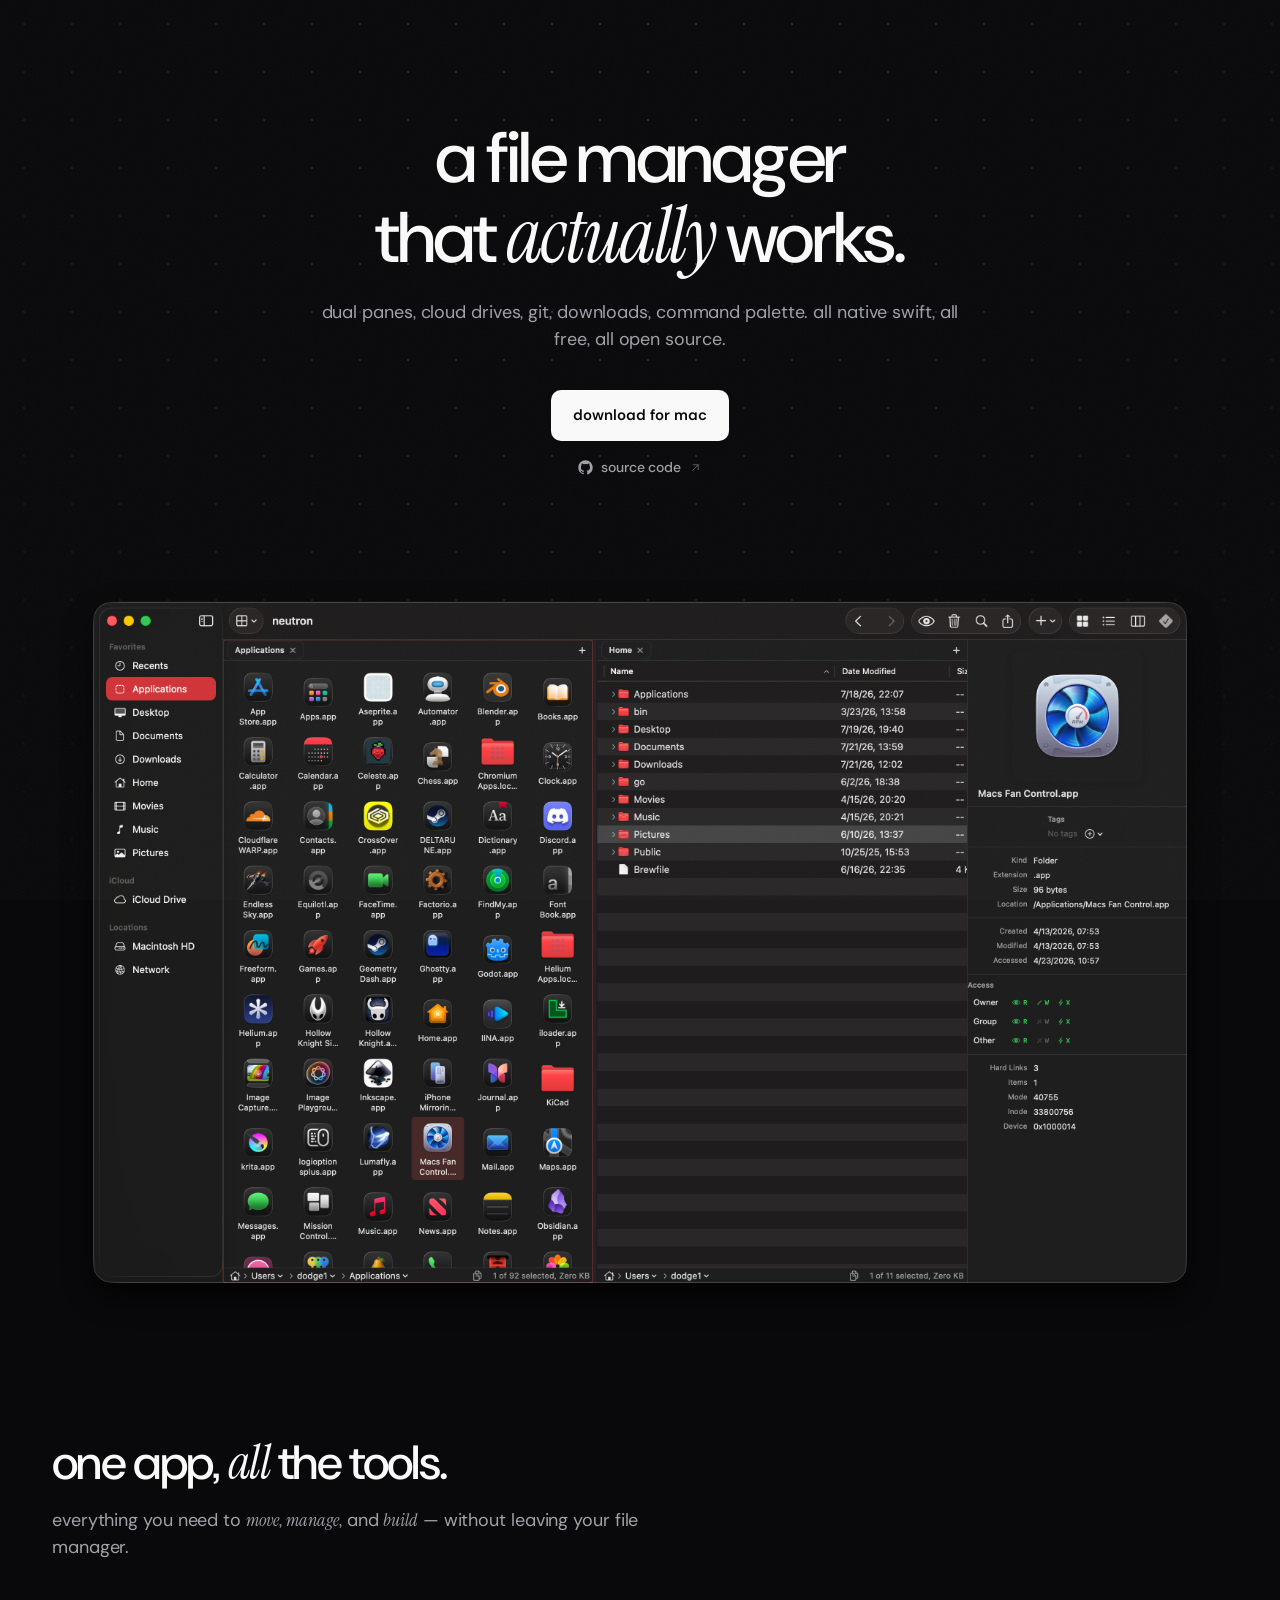
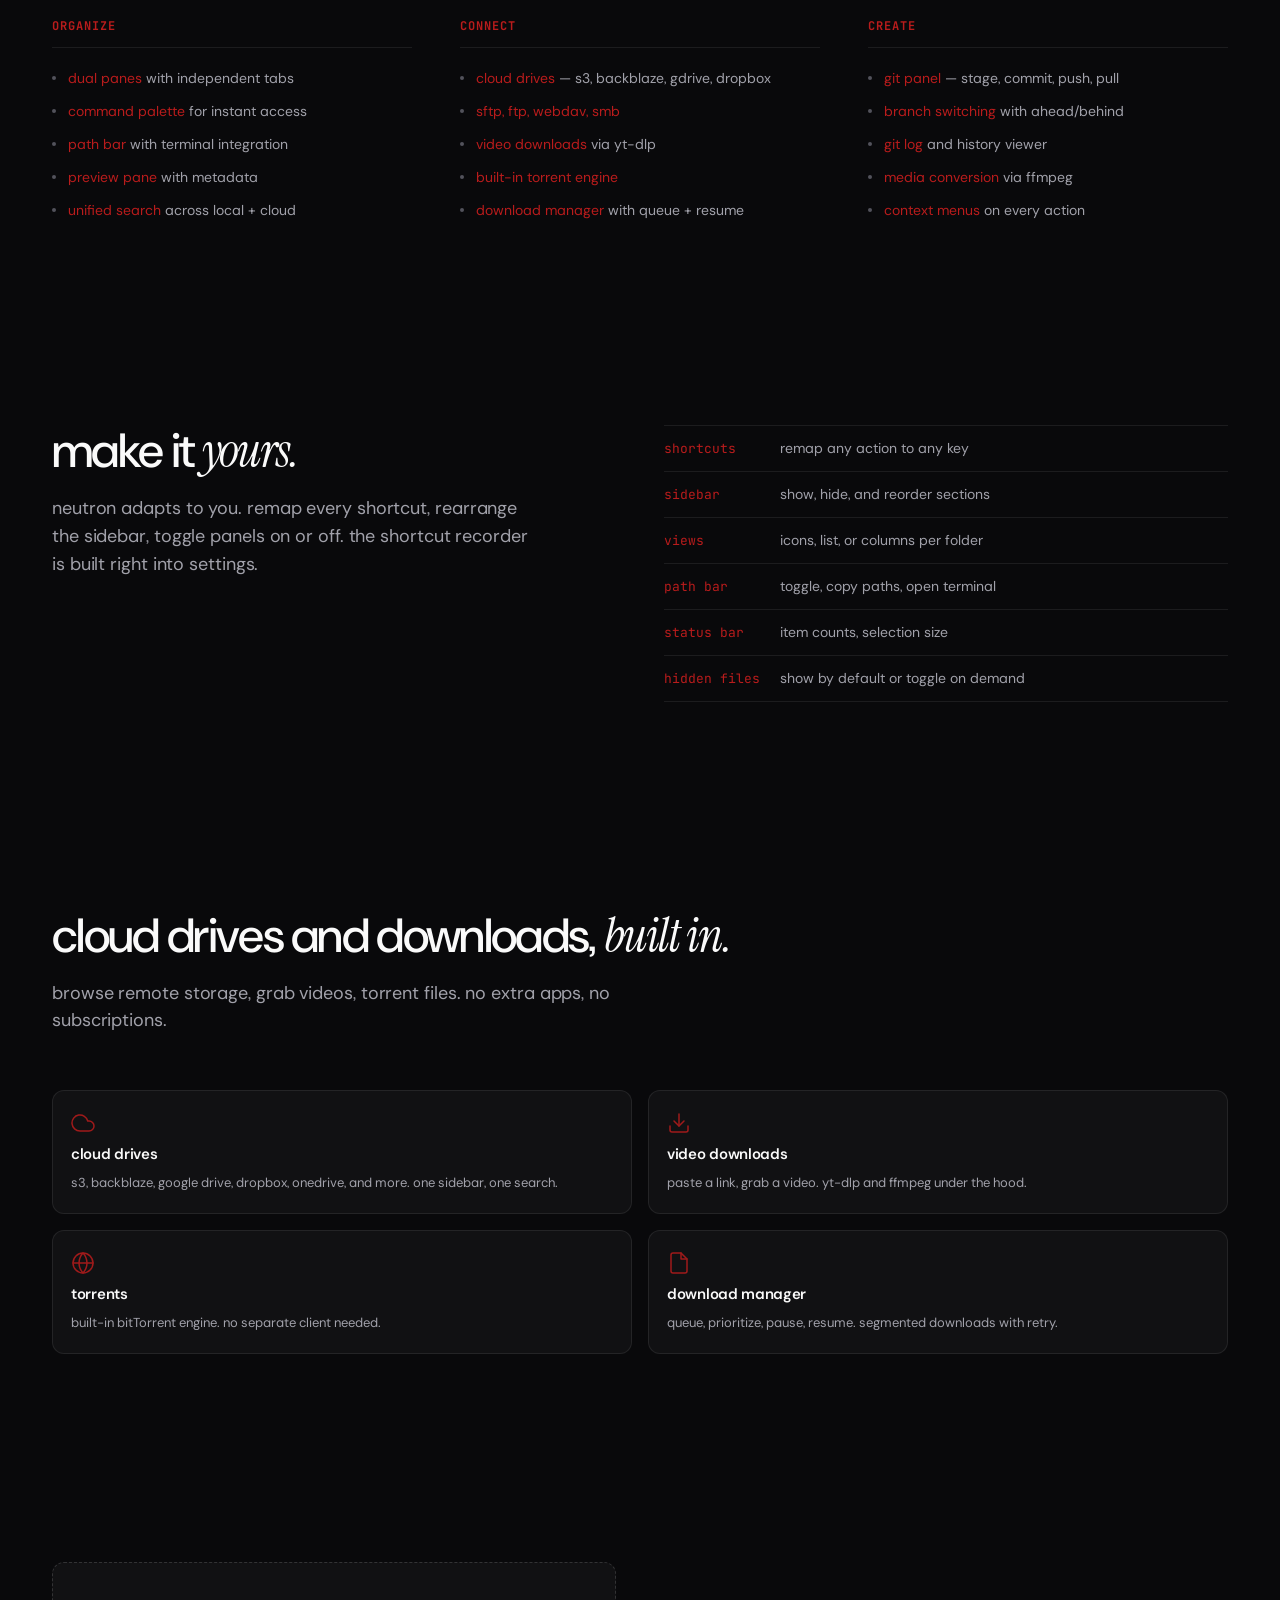
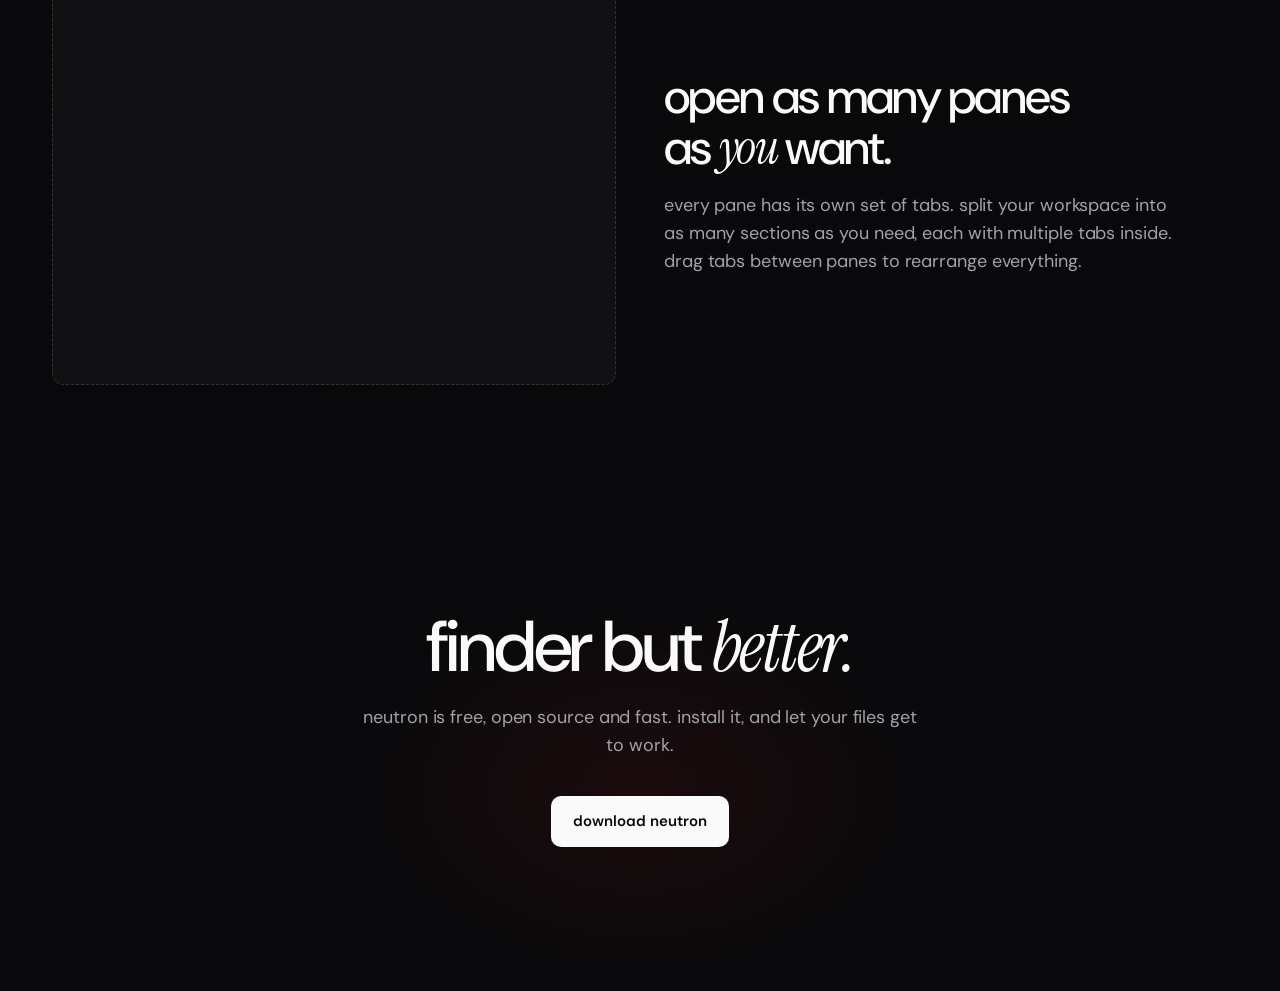
==== www/index.html @ be4c1014 "website v1" ====
<!DOCTYPE html>
<html lang="en">
<head>
  <meta charset="UTF-8" />
  <meta name="viewport" content="width=device-width, initial-scale=1.0" />
  <meta name="description" content="Neutron — the open-source file manager for macOS." />
  <link rel="preconnect" href="https://fonts.googleapis.com" />
  <link rel="preconnect" href="https://fonts.gstatic.com" crossorigin />
  <link
    href="https://fonts.googleapis.com/css2?family=DM+Sans:opsz,wght@9..40,400;9..40,500;9..40,600&family=Instrument+Serif:ital@0;1&family=JetBrains+Mono:wght@400;500&display=swap"
    rel="stylesheet"
  />
  <title>neutron</title>
  <link rel="stylesheet" href="style.css" />
</head>
<body>
  <div class="page">
    <div class="page-dots" aria-hidden="true"></div>

    <main class="main">

      <!-- ── Hero ──────────────────────────────────────────────── -->
      <section class="hero">
        <div class="container hero-inner">
          <h1 class="hero-title display">
            a file manager<br />that <em class="serif-accent">actually</em> works.
          </h1>

          <p class="hero-sub">
            dual panes, cloud drives, git, downloads, command palette.
            all native swift, all free, all open source.
          </p>

          <div class="hero-actions">
            <a href="#download" class="btn btn-primary btn-lg">
              download for mac
            </a>
            <a class="hero-source-link" href="https://github.com/neutron-app/neutron" target="_blank" rel="noopener noreferrer">
              <svg class="hero-source-mark" width="15" height="15" viewBox="0 0 24 24" fill="currentColor" aria-hidden="true">
                <path d="M12 .5C5.65.5.5 5.65.5 12a11.5 11.5 0 007.86 10.93c.58.1.79-.25.79-.56v-2c-3.2.69-3.88-1.37-3.88-1.37-.52-1.33-1.27-1.69-1.27-1.69-1.04-.71.08-.7.08-.7 1.15.08 1.76 1.18 1.76 1.18 1.02 1.76 2.68 1.25 3.33.96.1-.75.4-1.25.72-1.54-2.55-.29-5.24-1.27-5.24-5.67 0-1.25.45-2.28 1.18-3.08-.12-.29-.51-1.45.11-3.02 0 0 .96-.31 3.15 1.18a10.96 10.96 0 015.74 0c2.19-1.49 3.15-1.18 3.15-1.18.62 1.57.23 2.73.11 3.02.74.8 1.18 1.83 1.18 3.08 0 4.41-2.7 5.38-5.27 5.66.41.36.78 1.06.78 2.13v3.16c0 .31.21.67.8.56A11.5 11.5 0 0023.5 12C23.5 5.65 18.35.5 12 .5z"/>
              </svg>
              <span>source code</span>
              <svg class="hero-source-arrow" width="13" height="13" viewBox="0 0 24 24" fill="none" stroke="currentColor" stroke-width="1.7" stroke-linecap="round" stroke-linejoin="round" aria-hidden="true"><path d="M7 17L17 7M8 7h9v9"/></svg>
            </a>
          </div>
        </div>
      </section>

      <!-- ── Screenshot ────────────────────────────────────────── -->
      <section class="sec-screenshot">
        <div class="container">
          <div class="screenshot-frame">
            <img src="screenshot.png" alt="neutron file manager" />
          </div>
        </div>
      </section>

      <!-- ── Features ──────────────────────────────────────────── -->
      <section class="sec-features">
        <div class="container">
          <div class="section-head">
            <h2>one app, <em class="serif-accent">all</em> the tools.</h2>
            <p>everything you need to <em class="serif-accent">move</em>, <em class="serif-accent">manage</em>, and <em class="serif-accent">build</em> — without leaving your file manager.</p>
          </div>

          <div class="features-columns">
            <div class="features-col">
              <h3 class="features-col-title">organize</h3>
              <ul class="features-list">
                <li><span class="feat-accent">dual panes</span> with independent tabs</li>
                <li><span class="feat-accent">command palette</span> for instant access</li>
                <li><span class="feat-accent">path bar</span> with terminal integration</li>
                <li><span class="feat-accent">preview pane</span> with metadata</li>
                <li><span class="feat-accent">unified search</span> across local + cloud</li>
              </ul>
            </div>

            <div class="features-col">
              <h3 class="features-col-title">connect</h3>
              <ul class="features-list">
                <li><span class="feat-accent">cloud drives</span> — s3, backblaze, gdrive, dropbox</li>
                <li><span class="feat-accent">sftp, ftp, webdav, smb</span></li>
                <li><span class="feat-accent">video downloads</span> via yt-dlp</li>
                <li><span class="feat-accent">built-in torrent engine</span></li>
                <li><span class="feat-accent">download manager</span> with queue + resume</li>
              </ul>
            </div>

            <div class="features-col">
              <h3 class="features-col-title">create</h3>
              <ul class="features-list">
                <li><span class="feat-accent">git panel</span> — stage, commit, push, pull</li>
                <li><span class="feat-accent">branch switching</span> with ahead/behind</li>
                <li><span class="feat-accent">git log</span> and history viewer</li>
                <li><span class="feat-accent">media conversion</span> via ffmpeg</li>
                <li><span class="feat-accent">context menus</span> on every action</li>
              </ul>
            </div>
          </div>
        </div>
      </section>

      <!-- ── Customization ─────────────────────────────────────── -->
      <section class="sec-custom">
        <div class="container">
          <div class="custom-layout">
            <div class="custom-main">
              <h2>make it <em class="serif-accent">yours.</em></h2>
              <p>neutron adapts to you. remap every shortcut, rearrange the sidebar, toggle panels on or off. the shortcut recorder is built right into settings.</p>
            </div>
            <div class="custom-list">
              <div class="custom-row">
                <span class="custom-label">shortcuts</span>
                <span class="custom-desc">remap any action to any key</span>
              </div>
              <div class="custom-row">
                <span class="custom-label">sidebar</span>
                <span class="custom-desc">show, hide, and reorder sections</span>
              </div>
              <div class="custom-row">
                <span class="custom-label">views</span>
                <span class="custom-desc">icons, list, or columns per folder</span>
              </div>
              <div class="custom-row">
                <span class="custom-label">path bar</span>
                <span class="custom-desc">toggle, copy paths, open terminal</span>
              </div>
              <div class="custom-row">
                <span class="custom-label">status bar</span>
                <span class="custom-desc">item counts, selection size</span>
              </div>
              <div class="custom-row">
                <span class="custom-label">hidden files</span>
                <span class="custom-desc">show by default or toggle on demand</span>
              </div>
            </div>
          </div>
        </div>
      </section>

      <!-- ── Cloud + Downloads ─────────────────────────────────── -->
      <section class="sec-cloud">
        <div class="container">
          <div class="section-head">
            <h2>cloud drives and downloads, <em class="serif-accent">built in.</em></h2>
            <p>browse remote storage, grab videos, torrent files. no extra apps, no subscriptions.</p>
          </div>

          <div class="cloud-grid">
            <div class="cloud-card tile">
              <div class="cloud-card-icon">
                <svg width="24" height="24" viewBox="0 0 24 24" fill="none" stroke="currentColor" stroke-width="1.5" stroke-linecap="round" stroke-linejoin="round"><path d="M18 10h-1.26A8 8 0 109 20h9a5 5 0 000-10z"/></svg>
              </div>
              <h3>cloud drives</h3>
              <p>s3, backblaze, google drive, dropbox, onedrive, and more. one sidebar, one search.</p>
            </div>
            <div class="cloud-card tile">
              <div class="cloud-card-icon">
                <svg width="24" height="24" viewBox="0 0 24 24" fill="none" stroke="currentColor" stroke-width="1.5" stroke-linecap="round" stroke-linejoin="round"><path d="M21 15v4a2 2 0 01-2 2H5a2 2 0 01-2-2v-4"/><polyline points="7 10 12 15 17 10"/><line x1="12" y1="15" x2="12" y2="3"/></svg>
              </div>
              <h3>video downloads</h3>
              <p>paste a link, grab a video. yt-dlp and ffmpeg under the hood.</p>
            </div>
            <div class="cloud-card tile">
              <div class="cloud-card-icon">
                <svg width="24" height="24" viewBox="0 0 24 24" fill="none" stroke="currentColor" stroke-width="1.5" stroke-linecap="round" stroke-linejoin="round"><circle cx="12" cy="12" r="10"/><line x1="2" y1="12" x2="22" y2="12"/><path d="M12 2a15.3 15.3 0 014 10 15.3 15.3 0 01-4 10 15.3 15.3 0 01-4-10 15.3 15.3 0 014-10z"/></svg>
              </div>
              <h3>torrents</h3>
              <p>built-in bitTorrent engine. no separate client needed.</p>
            </div>
            <div class="cloud-card tile">
              <div class="cloud-card-icon">
                <svg width="24" height="24" viewBox="0 0 24 24" fill="none" stroke="currentColor" stroke-width="1.5" stroke-linecap="round" stroke-linejoin="round"><path d="M14 2H6a2 2 0 00-2 2v16a2 2 0 002 2h12a2 2 0 002-2V8z"/><polyline points="14 2 14 8 20 8"/></svg>
              </div>
              <h3>download manager</h3>
              <p>queue, prioritize, pause, resume. segmented downloads with retry.</p>
            </div>
          </div>
        </div>
      </section>

      <!-- ── Panes ─────────────────────────────────────────────── -->
      <section class="sec-panes">
        <div class="container">
          <div class="panes-layout">
            <div class="panes-visual">
              <div class="placeholder-img"></div>
            </div>
            <div class="panes-text">
              <h2>open as many panes<br />as <em class="serif-accent">you</em> want.</h2>
              <p>every pane has its own set of tabs. split your workspace into as many sections as you need, each with multiple tabs inside. drag tabs between panes to rearrange everything.</p>
            </div>
          </div>
        </div>
      </section>

      <!-- ── Final CTA ─────────────────────────────────────────── -->
      <section class="sec-cta" id="download">
        <div class="container cta-inner">
          <h2 class="cta-title display">finder but <em class="serif-accent">better.</em></h2>
          <p class="cta-sub">neutron is free, open source and fast. install it, and let your files get to work.</p>
          <div class="cta-actions">
            <a href="#" class="btn btn-primary btn-lg">download neutron</a>
          </div>
        </div>
      </section>

    </main>

  </div>


</body>
</html>
---- www/style.css ----
/* ============================================
   NEUTRON — t3.codes design system (exact copy)
   ============================================ */

:root {
  --bg: #09090b;
  --bg-elev: #0c0c0e;
  --bg-card: #111113;
  --fg: #fafafa;
  --fg-bright: #ffffff;
  --fg-muted: #a1a1aa;
  --fg-dim: #71717a;
  --fg-faint: #52525b;
  --border: rgba(255, 255, 255, 0.08);
  --border-strong: rgba(255, 255, 255, 0.14);
  --accent: #b91c1c;
  --accent-dim: rgba(185, 28, 28, 0.1);
  --ok: oklch(0.72 0.16 150);
  --warn: oklch(0.76 0.15 75);
  --red: #ef4444;
  --yellow: #eab308;
  --green: #22c55e;
  --dot-color: rgba(255, 255, 255, 0.15);
  --noise-opacity: 0.035;
  --font-sans: "DM Sans", -apple-system, BlinkMacSystemFont, system-ui, sans-serif;
  --font-serif: "Instrument Serif", Georgia, serif;
  --font-mono: "JetBrains Mono", ui-monospace, SFMono-Regular, Menlo, Monaco, monospace;
  --radius: 12px;
  --radius-sm: 8px;
  --radius-lg: 16px;
}

* { box-sizing: border-box; margin: 0; padding: 0; }
html { color-scheme: dark; scroll-behavior: smooth; }

body {
  background: var(--bg);
  color: var(--fg);
  font-family: var(--font-sans);
  font-feature-settings: "ss01", "ss02";
  -webkit-font-smoothing: antialiased;
  -moz-osx-font-smoothing: grayscale;
  min-height: 100vh;
  overflow-x: hidden;
  line-height: 1.5;
}

body::after {
  content: "";
  position: fixed;
  inset: 0;
  pointer-events: none;
  opacity: var(--noise-opacity);
  background-image: url("data:image/svg+xml,%3Csvg viewBox='0 0 256 256' xmlns='http://www.w3.org/2000/svg'%3E%3Cfilter id='n'%3E%3CfeTurbulence type='fractalNoise' baseFrequency='0.9' numOctaves='4' stitchTiles='stitch'/%3E%3C/filter%3E%3Crect width='100%25' height='100%25' filter='url(%23n)'/%3E%3C/svg%3E");
  background-repeat: repeat;
  background-size: 256px 256px;
  z-index: 9999;
}

a { color: inherit; text-decoration: none; }

::selection, *::selection {
  background: var(--accent);
  color: var(--bg);
}

button { font-family: inherit; cursor: pointer; border: 0; background: none; color: inherit; }
img, svg { display: block; max-width: 100%; }

/* --- Page layout --- */
.page {
  min-height: 100vh;
  display: flex;
  flex-direction: column;
  overflow-x: clip;
}

/* --- Main --- */
.main {
  flex: 1;
  display: flex;
  flex-direction: column;
}

/* --- Container --- */
.container {
  width: 100%;
  max-width: 1240px;
  margin: 0 auto;
  padding: 0 32px;
}

/* --- Display text --- */
.display {
  font-weight: 500;
  letter-spacing: -0.035em;
  line-height: 1.05;
}

/* --- Serif accent --- */
.serif-accent {
  font-family: var(--font-serif);
  font-style: italic;
  font-weight: 400;
}

/* --- Buttons --- */
.btn {
  display: inline-flex;
  align-items: center;
  justify-content: center;
  gap: 8px;
  font-weight: 500;
  font-size: 14px;
  padding: 10px 18px;
  border-radius: 8px;
  transition: transform 0.18s ease, background 0.18s ease, border-color 0.18s ease, color 0.18s ease;
  white-space: nowrap;
}

.btn-primary {
  background: var(--fg);
  color: var(--bg);
  font-weight: 600;
}

.btn-primary:hover {
  transform: translateY(-1px);
  background: var(--fg-bright);
}

.btn-primary:active { transform: translateY(0); }

.btn-lg {
  padding: 14px 22px;
  font-size: 15px;
  border-radius: 10px;
}

/* --- Tile --- */
.tile {
  position: relative;
  border: 1px solid var(--border);
  border-radius: var(--radius);
  background: var(--bg-card);
  overflow: hidden;
  transition: border-color 0.3s ease, transform 0.3s ease, box-shadow 0.3s ease;
}

.tile:hover {
  border-color: var(--border-strong);
}

/* --- Focus --- */
:focus-visible {
  outline: 2px solid var(--accent);
  outline-offset: 2px;
  border-radius: 4px;
}

/* --- Sections --- */
section {
  position: relative;
  padding: 104px 0;
}

.section-head {
  margin-bottom: 56px;
  max-width: 720px;
}

.section-head h2 {
  font-size: clamp(32px, 4vw, 48px);
  font-weight: 500;
  letter-spacing: -0.035em;
  line-height: 1.08;
  margin-bottom: 18px;
}

.section-head p {
  color: var(--fg-muted);
  font-size: 18px;
  max-width: 620px;
  letter-spacing: -0.005em;
}

/* ============================================
   HERO
   ============================================ */
.hero {
  padding: 72px 0 60px;
  position: relative;
  border-top: 0;
}

.page-dots {
  position: absolute;
  top: 0;
  left: 0;
  right: 0;
  bottom: 0;
  pointer-events: none;
  z-index: 0;
  background-image: radial-gradient(circle, var(--dot-color) 1.5px, transparent 1.5px);
  background-size: 48px 48px;
  mask-image: radial-gradient(ellipse 80% 165% at 50% 5%, black 15%, transparent 100%);
  -webkit-mask-image: radial-gradient(ellipse 80% 165% at 50% 5%, black 15%, transparent 100%);
}


.hero-inner {
  position: relative;
  text-align: center;
}

.hero-title {
  font-size: clamp(38px, 5.6vw, 76px);
  margin: 48px auto 22px;
  max-width: 20ch;
  text-wrap: balance;
}

.hero-title .serif-accent {
  font-size: 1.08em;
}

.hero-sub {
  color: var(--fg-muted);
  font-size: clamp(16px, 1.4vw, 19px);
  max-width: 640px;
  margin: 0 auto 36px;
  letter-spacing: -0.005em;
  line-height: 1.55;
}

.hero-actions {
  display: flex;
  flex-direction: column;
  align-items: center;
  gap: 16px;
  margin-bottom: 56px;
}

.hero-source-link {
  display: inline-flex;
  align-items: center;
  gap: 8px;
  color: var(--fg-muted);
  font-size: 14px;
  font-weight: 500;
  letter-spacing: -0.01em;
  transition: color 0.18s ease;
}

.hero-source-link:hover { color: var(--fg); }

.hero-source-mark { flex-shrink: 0; }

.hero-source-arrow {
  flex-shrink: 0;
  opacity: 0.6;
  transition: transform 0.18s ease, opacity 0.18s ease;
}

.hero-source-link:hover .hero-source-arrow {
  transform: translate(2px, -2px);
  opacity: 1;
}

/* ============================================
   FEATURES
   ============================================ */


.sec-features {
  padding: 100px 0;
}

.features-columns {
  display: grid;
  grid-template-columns: repeat(3, 1fr);
  gap: 48px;
}

.features-col-title {
  font-family: var(--font-mono);
  font-size: 12px;
  color: var(--accent);
  letter-spacing: 0.08em;
  text-transform: uppercase;
  margin-bottom: 20px;
  padding-bottom: 12px;
  border-bottom: 1px solid var(--border);
}

.features-list {
  list-style: none;
  display: flex;
  flex-direction: column;
  gap: 12px;
}

.features-list li {
  font-size: 14px;
  color: var(--fg-muted);
  line-height: 1.5;
  padding-left: 16px;
  position: relative;
}

.features-list li::before {
  content: "";
  position: absolute;
  left: 0;
  top: 8px;
  width: 4px;
  height: 4px;
  border-radius: 50%;
  background: var(--fg-faint);
  transition: background 0.2s ease;
}

.features-list li:hover::before {
  background: var(--accent);
}

.features-list li:hover {
  color: var(--fg);
}

.feat-accent {
  color: var(--accent);
}

/* ============================================
   SCREENSHOT
   ============================================ */
.sec-screenshot {
  padding: 0;
  margin-top: -20px;
}

.screenshot-frame img {
  display: block;
  width: 100%;
  height: auto;
}

/* ============================================
   CUSTOMIZATION
   ============================================ */
.custom-layout {
  display: grid;
  grid-template-columns: 1fr 1fr;
  gap: 48px;
  align-items: start;
}

.custom-main h2 {
  font-size: clamp(32px, 4vw, 48px);
  font-weight: 500;
  letter-spacing: -0.035em;
  line-height: 1.08;
  margin-bottom: 18px;
}

.custom-main p {
  color: var(--fg-muted);
  font-size: 18px;
  max-width: 480px;
  letter-spacing: -0.005em;
  line-height: 1.55;
}

.custom-list {
  display: flex;
  flex-direction: column;
}

.custom-row {
  display: flex;
  align-items: baseline;
  gap: 16px;
  padding: 12px 0;
  border-bottom: 1px solid var(--border);
}

.custom-row:first-child {
  border-top: 1px solid var(--border);
}

.custom-label {
  font-family: var(--font-mono);
  font-size: 13px;
  color: var(--accent);
  min-width: 100px;
  flex-shrink: 0;
}

.custom-desc {
  font-size: 14px;
  color: var(--fg-muted);
}

@media (max-width: 820px) {
  .custom-layout { grid-template-columns: 1fr; gap: 32px; }
}

/* ============================================
   PANES
   ============================================ */
.panes-layout {
  display: grid;
  grid-template-columns: 1fr 1fr;
  gap: 48px;
  align-items: center;
}

.panes-visual {
  position: relative;
}

.placeholder-img {
  width: 100%;
  aspect-ratio: 4 / 3;
  border: 1px dashed var(--border-strong);
  border-radius: var(--radius);
  background: var(--bg-card);
}

.panes-text h2 {
  font-size: clamp(32px, 4vw, 48px);
  font-weight: 500;
  letter-spacing: -0.035em;
  line-height: 1.08;
  margin-bottom: 18px;
}

.panes-text p {
  color: var(--fg-muted);
  font-size: 18px;
  max-width: 520px;
  letter-spacing: -0.005em;
  line-height: 1.55;
}

@media (max-width: 820px) {
  .panes-layout { grid-template-columns: 1fr; gap: 28px; }
}

/* ============================================
   CLOUD + DOWNLOADS
   ============================================ */


.cloud-grid {
  display: grid;
  grid-template-columns: repeat(2, 1fr);
  gap: 16px;
}

.cloud-card {
  padding: 20px 18px;
  display: flex;
  flex-direction: column;
  gap: 8px;
  transition: border-color 0.3s ease;
}

.cloud-card:hover {
  border-color: var(--border-strong);
}

.cloud-card-icon {
  color: var(--accent);
  opacity: 0.85;
}

.cloud-card h3 {
  font-size: 15px;
  font-weight: 600;
  letter-spacing: -0.02em;
}

.cloud-card p {
  font-size: 13px;
  color: var(--fg-muted);
  line-height: 1.5;
}

/* ============================================
   FINAL CTA
   ============================================ */
.sec-cta {
  text-align: center;
  padding: 120px 0;
  position: relative;
  overflow: hidden;
}

.sec-cta::before {
  content: "";
  position: absolute;
  bottom: 0;
  left: 50%;
  transform: translateX(-50%);
  width: 600px;
  height: 400px;
  background: radial-gradient(ellipse at center, var(--accent-dim) 0%, transparent 70%);
  pointer-events: none;
}

.cta-inner { position: relative; }

.cta-title {
  font-size: clamp(40px, 6vw, 72px);
  margin-bottom: 8px;
}

.cta-sub {
  color: var(--fg-muted);
  font-size: 18px;
  max-width: 560px;
  margin: 20px auto 36px;
  line-height: 1.55;
  letter-spacing: -0.005em;
}

.cta-actions {
  display: flex;
  gap: 10px;
  justify-content: center;
  flex-wrap: wrap;
  margin-bottom: 24px;
}

/* ============================================
   RESPONSIVE
   ============================================ */
@media (max-width: 960px) {
  .features-columns { grid-template-columns: 1fr; gap: 40px; }
}

@media (max-width: 820px) {
  section { padding: 64px 0; }
  .sec-cta { padding: 96px 0; }
  .container { padding-left: 20px; padding-right: 20px; }
}

@media (max-width: 480px) {
  .hero-actions { flex-direction: column; }
  .btn { width: 100%; justify-content: center; }
}



@media (max-width: 640px) {
  .cloud-grid { grid-template-columns: 1fr; }
}

@media (prefers-reduced-motion: reduce) {
  * { animation-duration: 0.01ms !important; }
}
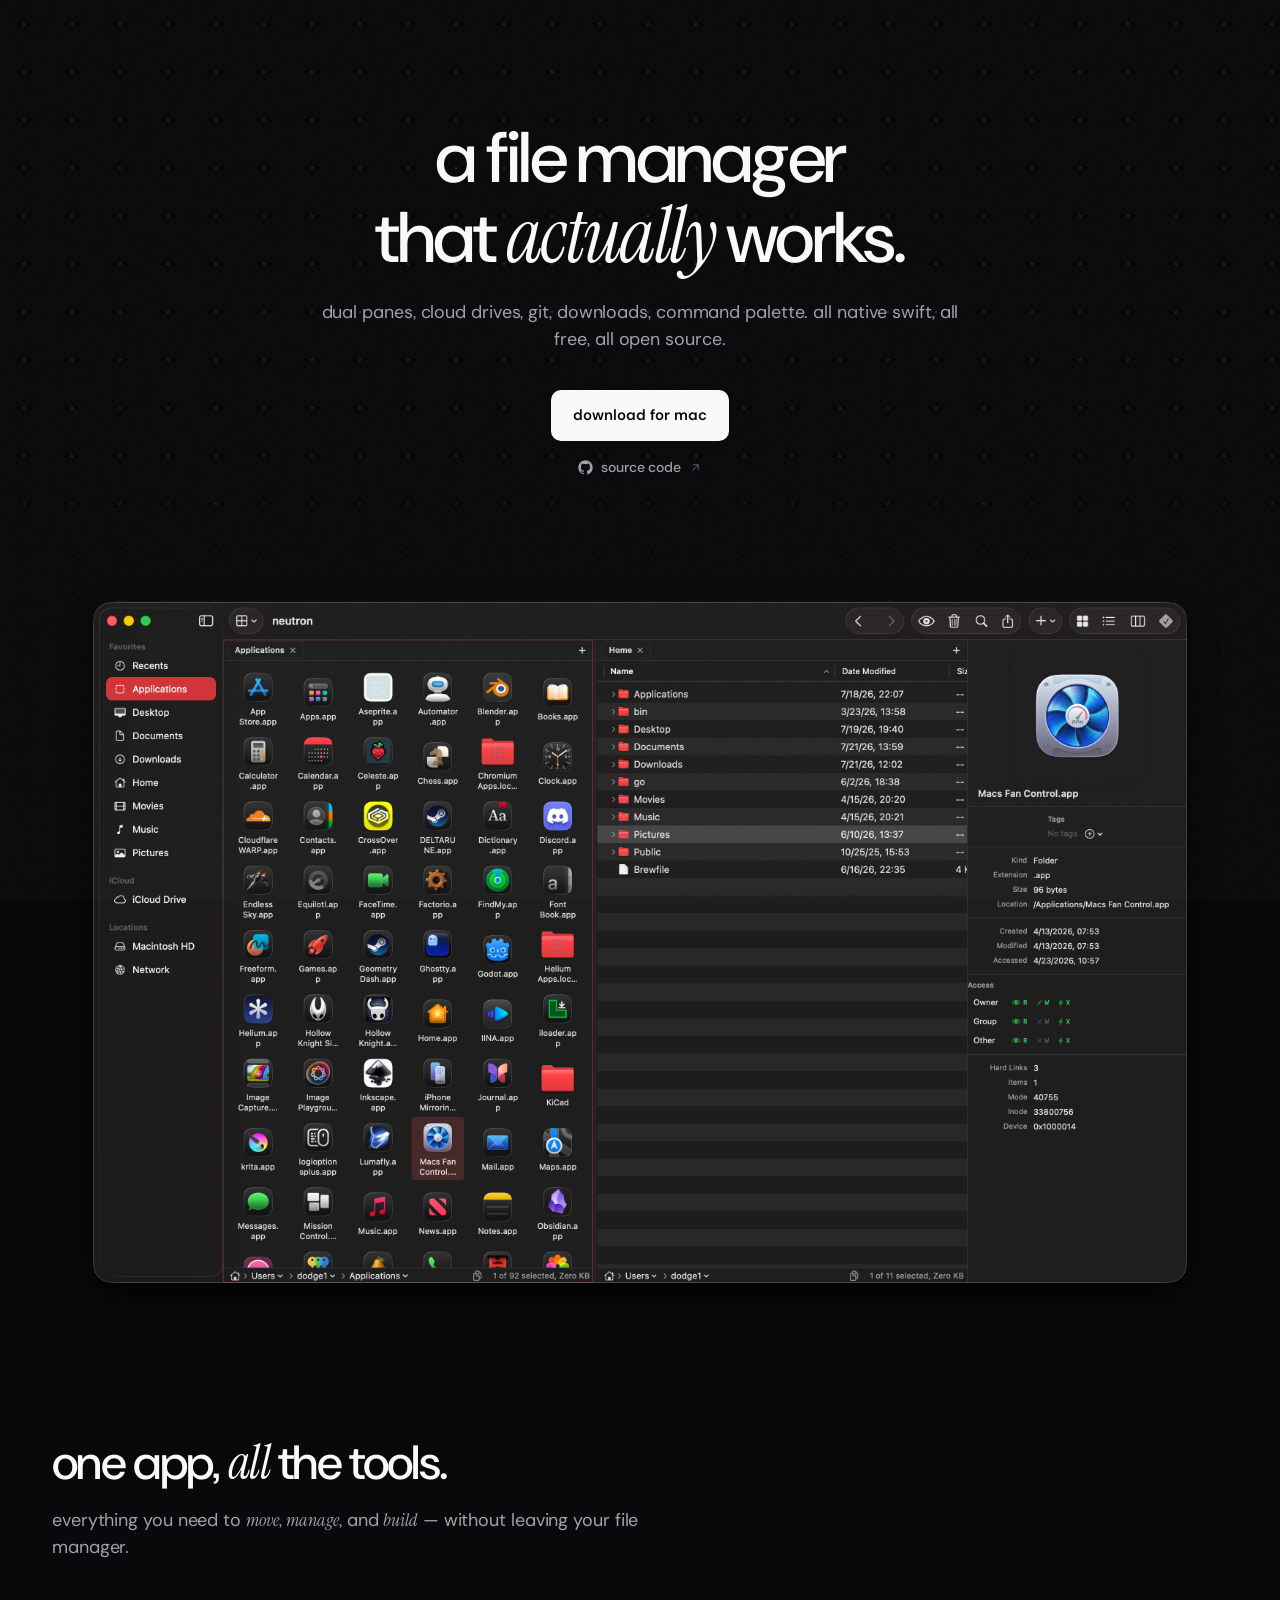
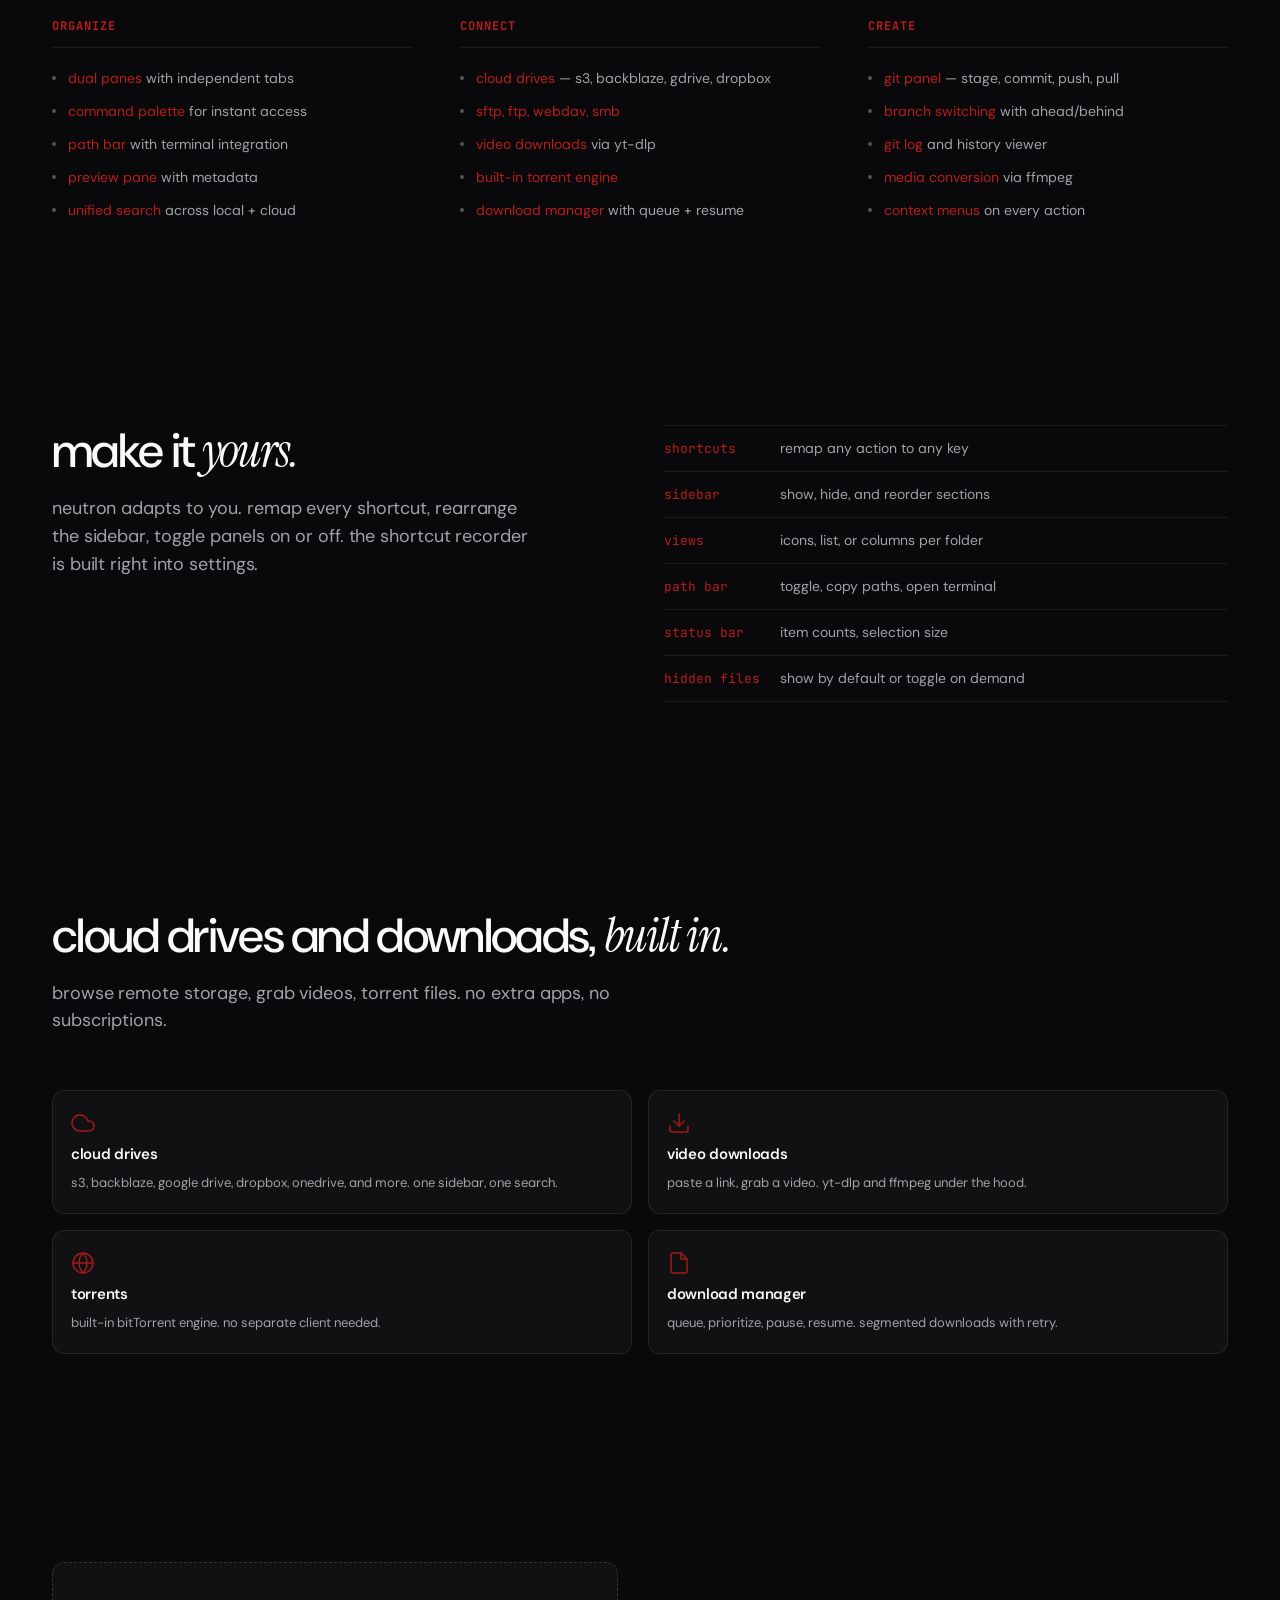
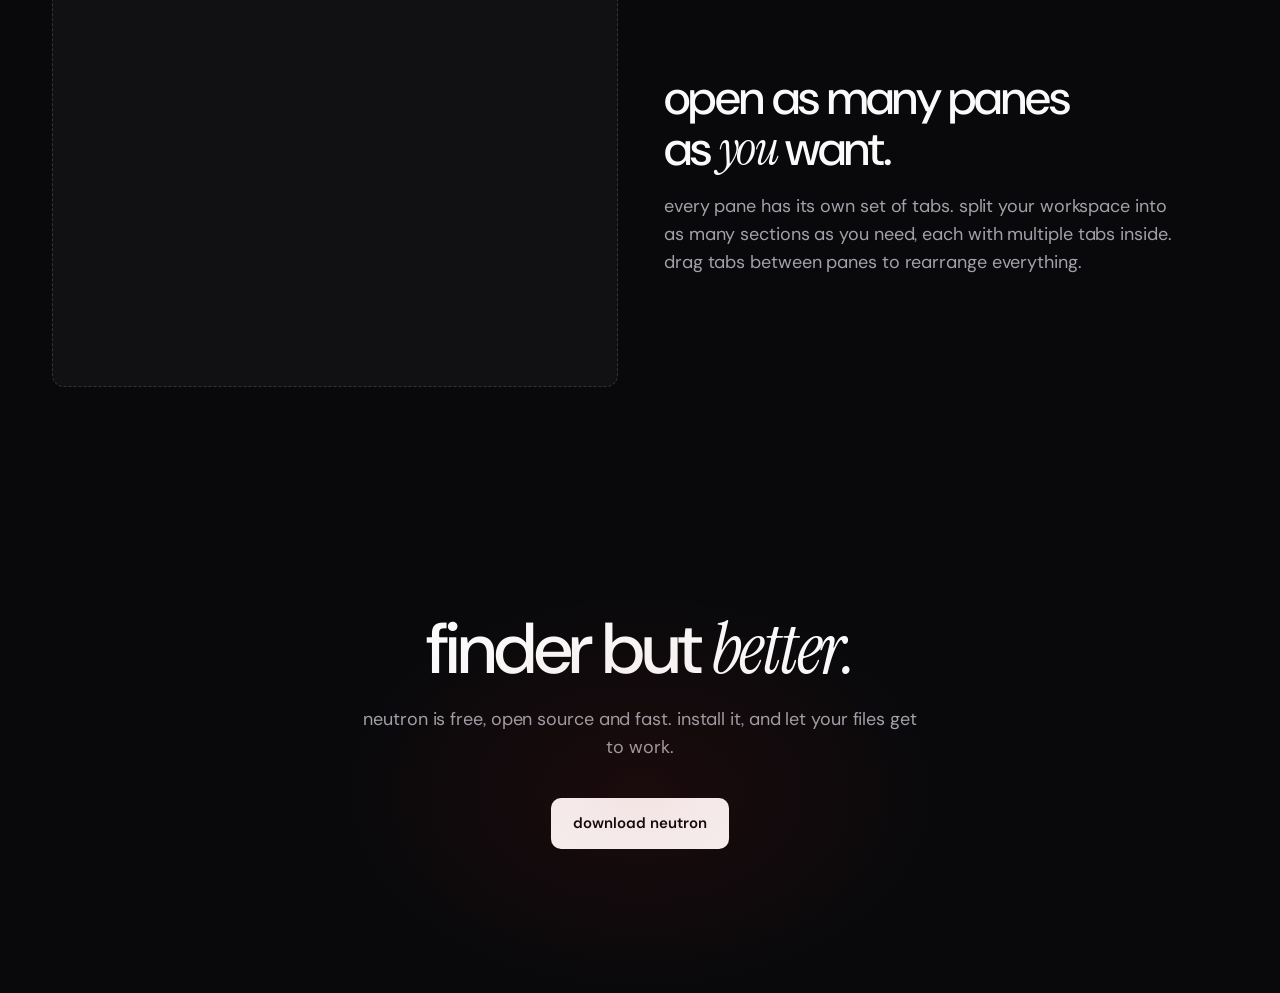
==== commit 2d7e4fc4: "website v1.5" ====
--- a/www/index.html
+++ b/www/index.html
@@ -15,13 +15,11 @@
 </head>
 <body>
   <div class="page">
-    <div class="page-dots" aria-hidden="true"></div>
-
     <main class="main">
 
       <!-- ── Hero ──────────────────────────────────────────────── -->
       <section class="hero">
-        <div class="container hero-inner">
+        <div class="container">
           <h1 class="hero-title display">
             a file manager<br />that <em class="serif-accent">actually</em> works.
           </h1>
@@ -183,9 +181,7 @@
       <section class="sec-panes">
         <div class="container">
           <div class="panes-layout">
-            <div class="panes-visual">
-              <div class="placeholder-img"></div>
-            </div>
+            <div class="panes-visual"></div>
             <div class="panes-text">
               <h2>open as many panes<br />as <em class="serif-accent">you</em> want.</h2>
               <p>every pane has its own set of tabs. split your workspace into as many sections as you need, each with multiple tabs inside. drag tabs between panes to rearrange everything.</p>
@@ -209,6 +205,5 @@
 
   </div>
 
-
 </body>
 </html>
--- a/www/style.css
+++ b/www/style.css
@@ -4,30 +4,21 @@
 
 :root {
   --bg: #09090b;
-  --bg-elev: #0c0c0e;
   --bg-card: #111113;
   --fg: #fafafa;
   --fg-bright: #ffffff;
   --fg-muted: #a1a1aa;
-  --fg-dim: #71717a;
   --fg-faint: #52525b;
   --border: rgba(255, 255, 255, 0.08);
   --border-strong: rgba(255, 255, 255, 0.14);
   --accent: #b91c1c;
   --accent-dim: rgba(185, 28, 28, 0.1);
-  --ok: oklch(0.72 0.16 150);
-  --warn: oklch(0.76 0.15 75);
-  --red: #ef4444;
-  --yellow: #eab308;
-  --green: #22c55e;
   --dot-color: rgba(255, 255, 255, 0.15);
   --noise-opacity: 0.035;
   --font-sans: "DM Sans", -apple-system, BlinkMacSystemFont, system-ui, sans-serif;
   --font-serif: "Instrument Serif", Georgia, serif;
   --font-mono: "JetBrains Mono", ui-monospace, SFMono-Regular, Menlo, Monaco, monospace;
   --radius: 12px;
-  --radius-sm: 8px;
-  --radius-lg: 16px;
 }
 
 * { box-sizing: border-box; margin: 0; padding: 0; }
@@ -59,7 +50,7 @@
 
 a { color: inherit; text-decoration: none; }
 
-::selection, *::selection {
+*::selection {
   background: var(--accent);
   color: var(--bg);
 }
@@ -69,6 +60,7 @@
 
 /* --- Page layout --- */
 .page {
+  position: relative;
   min-height: 100vh;
   display: flex;
   flex-direction: column;
@@ -101,7 +93,6 @@
 .serif-accent {
   font-family: var(--font-serif);
   font-style: italic;
-  font-weight: 400;
 }
 
 /* --- Buttons --- */
@@ -169,7 +160,9 @@
   max-width: 720px;
 }
 
-.section-head h2 {
+.section-head h2,
+.custom-main h2,
+.panes-text h2 {
   font-size: clamp(32px, 4vw, 48px);
   font-weight: 500;
   letter-spacing: -0.035em;
@@ -191,26 +184,19 @@
   padding: 72px 0 60px;
   position: relative;
   border-top: 0;
-}
-
-.page-dots {
+  text-align: center;
+}
+
+.page::before {
+  content: "";
   position: absolute;
-  top: 0;
-  left: 0;
-  right: 0;
-  bottom: 0;
+  inset: 0;
   pointer-events: none;
   z-index: 0;
   background-image: radial-gradient(circle, var(--dot-color) 1.5px, transparent 1.5px);
   background-size: 48px 48px;
-  mask-image: radial-gradient(ellipse 80% 165% at 50% 5%, black 15%, transparent 100%);
-  -webkit-mask-image: radial-gradient(ellipse 80% 165% at 50% 5%, black 15%, transparent 100%);
-}
-
-
-.hero-inner {
-  position: relative;
-  text-align: center;
+  mask-image: linear-gradient(black 50vh, transparent 100vh);
+  -webkit-mask-image: linear-gradient(black 50vh, transparent 100vh);
 }
 
 .hero-title {
@@ -341,7 +327,6 @@
 }
 
 .screenshot-frame img {
-  display: block;
   width: 100%;
   height: auto;
 }
@@ -354,14 +339,6 @@
   grid-template-columns: 1fr 1fr;
   gap: 48px;
   align-items: start;
-}
-
-.custom-main h2 {
-  font-size: clamp(32px, 4vw, 48px);
-  font-weight: 500;
-  letter-spacing: -0.035em;
-  line-height: 1.08;
-  margin-bottom: 18px;
 }
 
 .custom-main p {
@@ -420,7 +397,9 @@
   position: relative;
 }
 
-.placeholder-img {
+.panes-visual::before {
+  content: "";
+  display: block;
   width: 100%;
   aspect-ratio: 4 / 3;
   border: 1px dashed var(--border-strong);
@@ -428,14 +407,6 @@
   background: var(--bg-card);
 }
 
-.panes-text h2 {
-  font-size: clamp(32px, 4vw, 48px);
-  font-weight: 500;
-  letter-spacing: -0.035em;
-  line-height: 1.08;
-  margin-bottom: 18px;
-}
-
 .panes-text p {
   color: var(--fg-muted);
   font-size: 18px;
@@ -452,7 +423,6 @@
    CLOUD + DOWNLOADS
    ============================================ */
 
-
 .cloud-grid {
   display: grid;
   grid-template-columns: repeat(2, 1fr);
@@ -465,10 +435,6 @@
   flex-direction: column;
   gap: 8px;
   transition: border-color 0.3s ease;
-}
-
-.cloud-card:hover {
-  border-color: var(--border-strong);
 }
 
 .cloud-card-icon {
@@ -510,8 +476,6 @@
   pointer-events: none;
 }
 
-.cta-inner { position: relative; }
-
 .cta-title {
   font-size: clamp(40px, 6vw, 72px);
   margin-bottom: 8px;
@@ -548,11 +512,8 @@
 }
 
 @media (max-width: 480px) {
-  .hero-actions { flex-direction: column; }
   .btn { width: 100%; justify-content: center; }
 }
-
-
 
 @media (max-width: 640px) {
   .cloud-grid { grid-template-columns: 1fr; }
